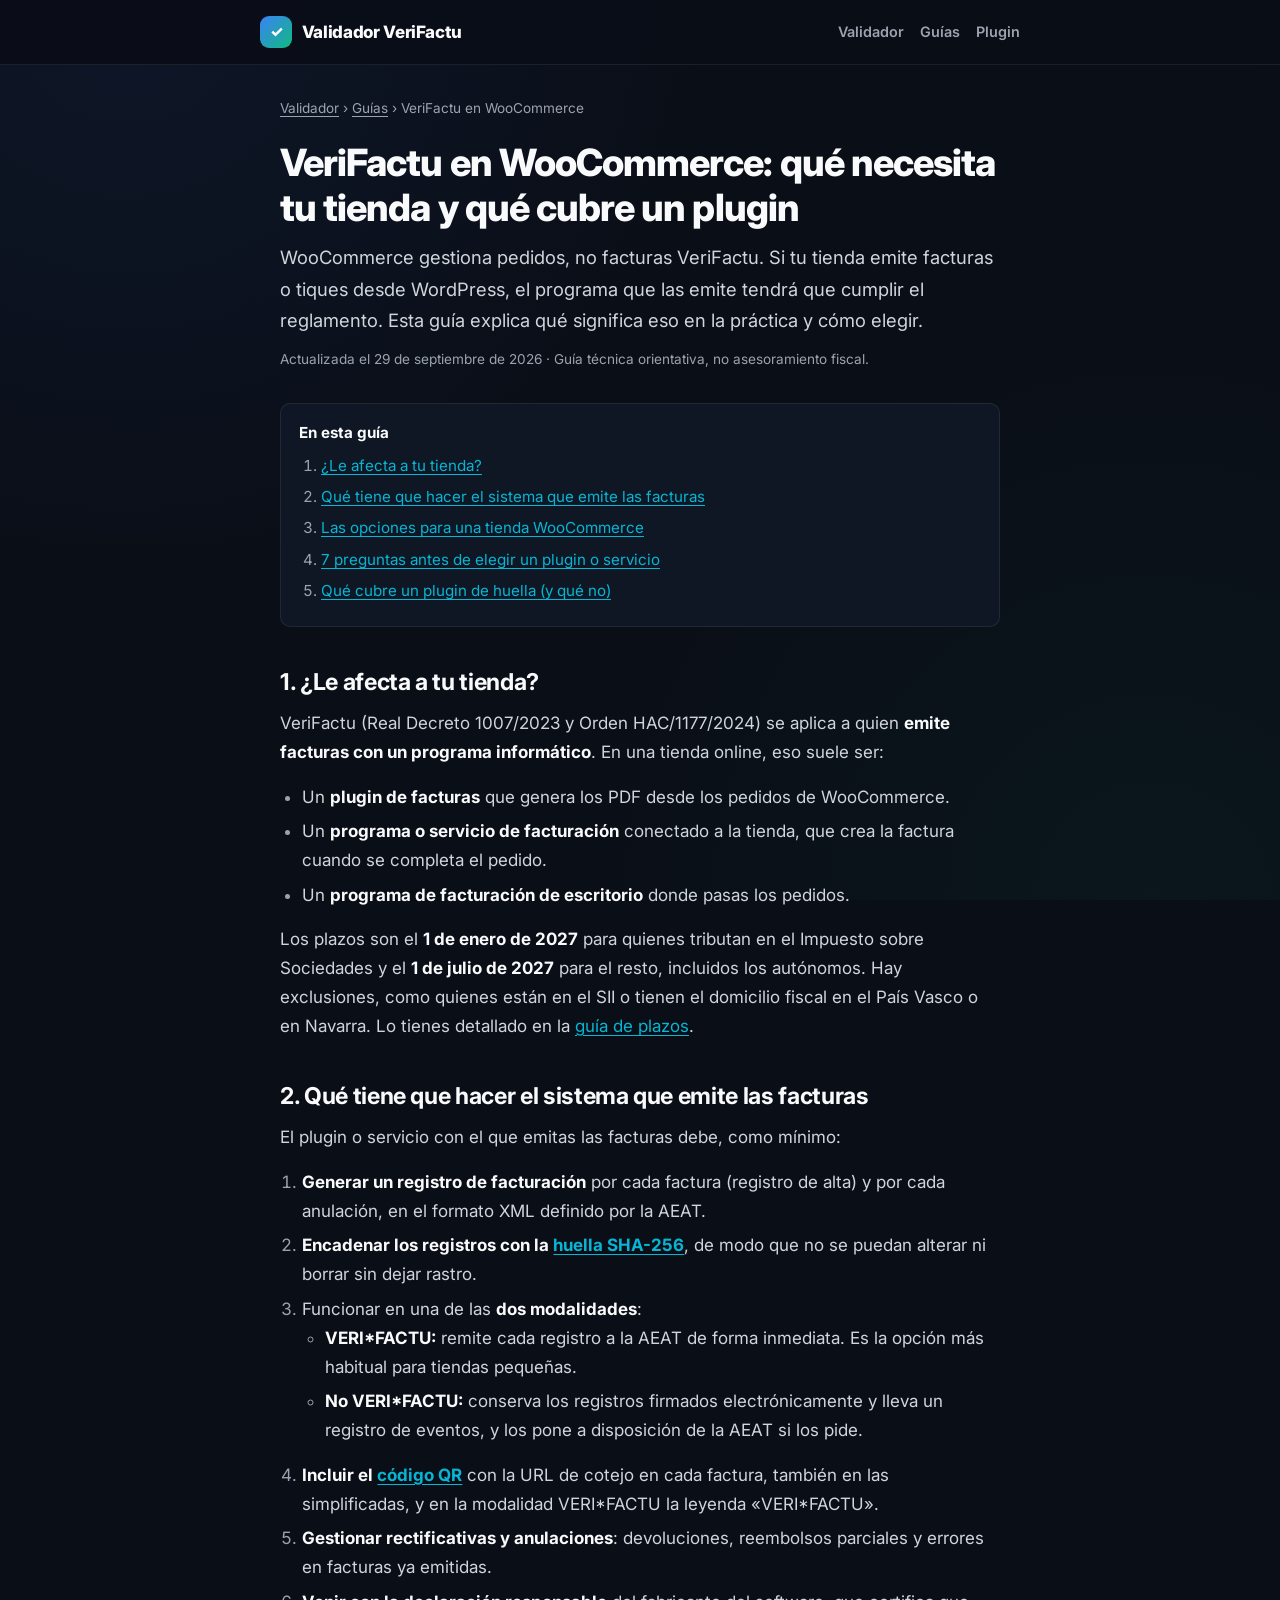
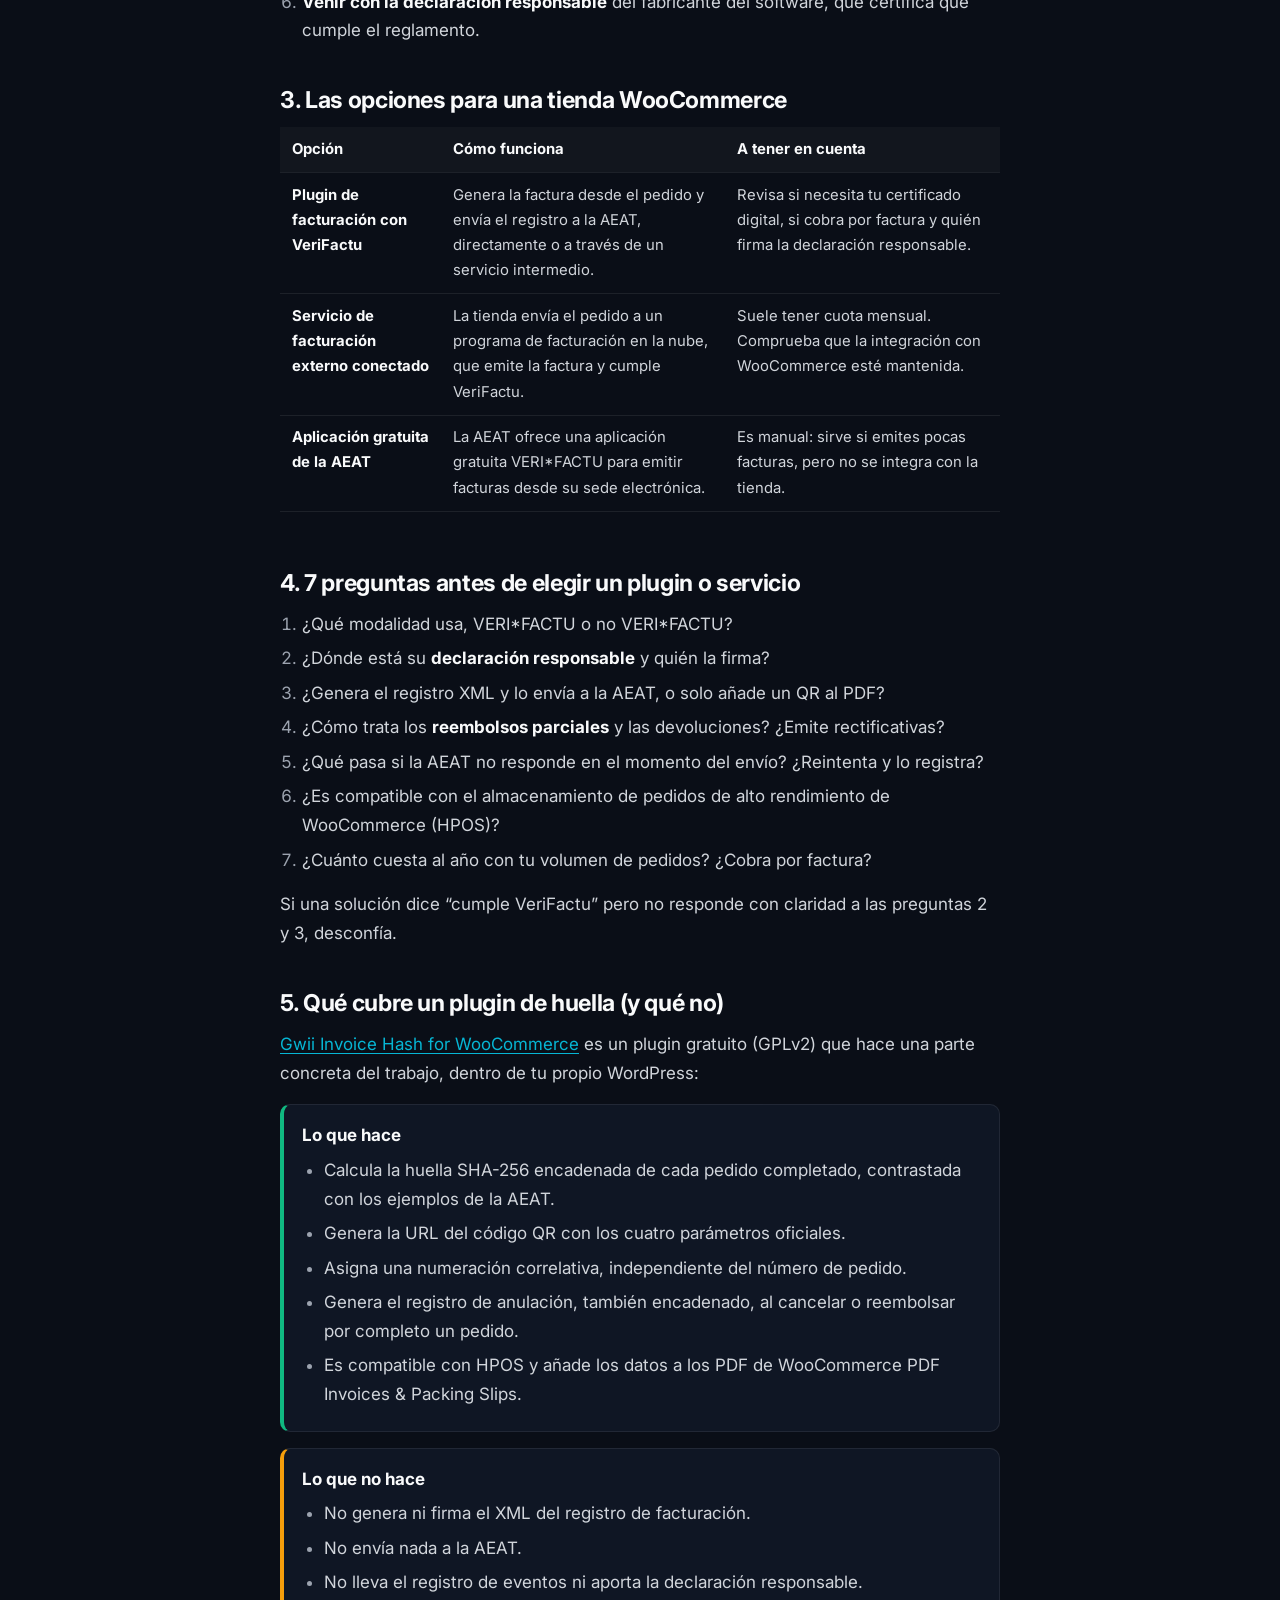
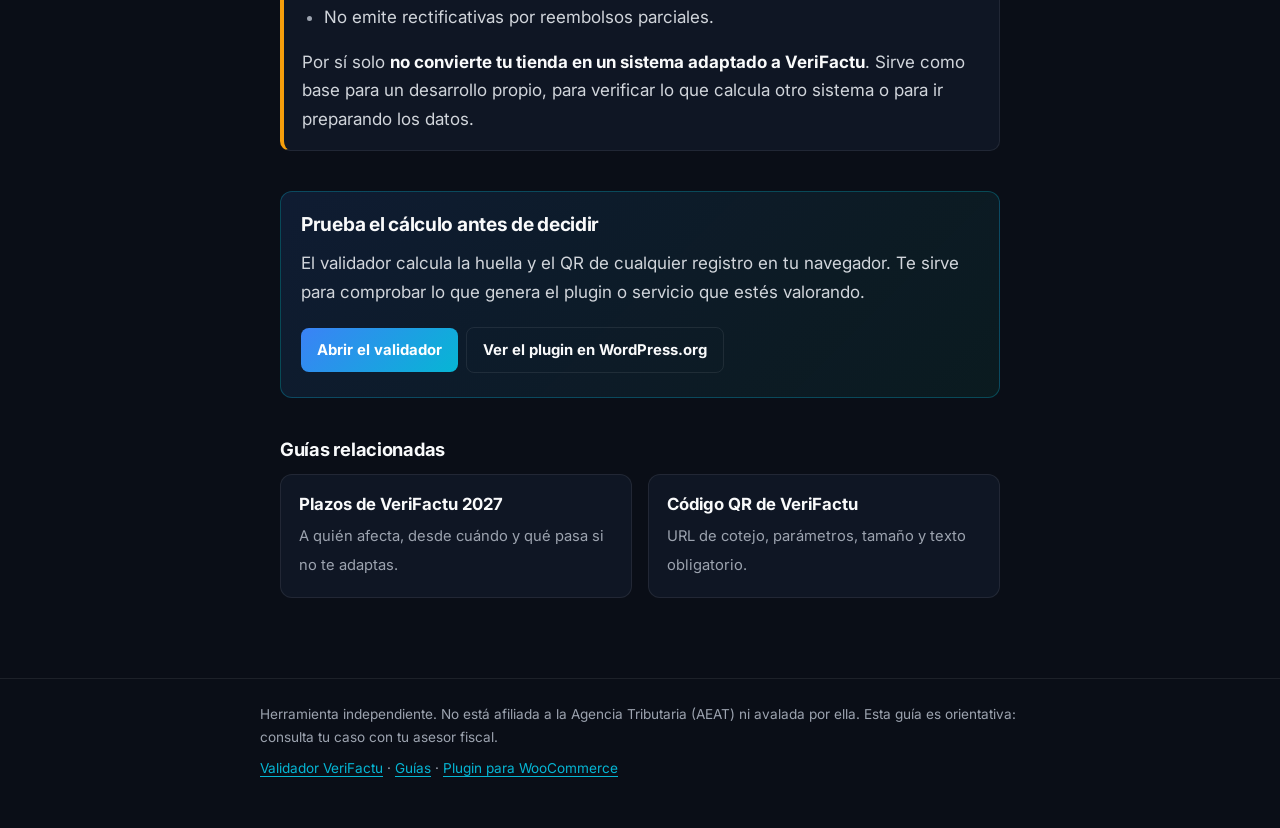
==== guias/verifactu-woocommerce.html @ f08b7b42 "Add five VeriFactu guides and link them from the home page New guias/ section with an index page and" ====
<!DOCTYPE html>
<html lang="es">
<head>
    <meta charset="UTF-8">
    <meta name="viewport" content="width=device-width, initial-scale=1.0">
    <title>VeriFactu en WooCommerce: qué necesita tu tienda y qué cubre un plugin</title>
    <meta name="description" content="Qué exige VeriFactu a una tienda WooCommerce que emite facturas, qué opciones hay para cumplir y qué preguntar antes de elegir un plugin o un servicio. Con lo que cubre, y lo que no, un plugin de huella.">
    <link rel="canonical" href="https://gwi1i.github.io/verifactu/guias/verifactu-woocommerce.html">
    <meta property="og:type" content="article">
    <meta property="og:title" content="VeriFactu en WooCommerce: qué necesita tu tienda y qué cubre un plugin">
    <meta property="og:description" content="Requisitos, opciones para cumplir y preguntas para elegir plugin o servicio.">
    <meta property="og:url" content="https://gwi1i.github.io/verifactu/guias/verifactu-woocommerce.html">
    <meta property="og:image" content="https://gwi1i.github.io/verifactu/gumroad_cover.jpg">
    <script type="application/ld+json">
    {
      "@context": "https://schema.org",
      "@graph": [
        {
          "@type": "Article",
          "headline": "VeriFactu en WooCommerce: qué necesita tu tienda y qué cubre un plugin",
          "description": "Qué exige VeriFactu a una tienda WooCommerce que emite facturas, qué opciones hay para cumplir y qué preguntar antes de elegir un plugin o un servicio.",
          "inLanguage": "es",
          "datePublished": "2026-09-29",
          "dateModified": "2026-09-29",
          "author": { "@type": "Person", "name": "gwii", "url": "https://profiles.wordpress.org/gwii/" },
          "mainEntityOfPage": "https://gwi1i.github.io/verifactu/guias/verifactu-woocommerce.html"
        },
        {
          "@type": "BreadcrumbList",
          "itemListElement": [
            { "@type": "ListItem", "position": 1, "name": "Validador VeriFactu", "item": "https://gwi1i.github.io/verifactu/" },
            { "@type": "ListItem", "position": 2, "name": "Guías", "item": "https://gwi1i.github.io/verifactu/guias/" },
            { "@type": "ListItem", "position": 3, "name": "VeriFactu en WooCommerce", "item": "https://gwi1i.github.io/verifactu/guias/verifactu-woocommerce.html" }
          ]
        },
        {
          "@type": "FAQPage",
          "mainEntity": [
            {
              "@type": "Question",
              "name": "¿WooCommerce cumple VeriFactu por sí solo?",
              "acceptedAnswer": { "@type": "Answer", "text": "No. WooCommerce gestiona pedidos, pero no genera registros de facturación VeriFactu. Si tu tienda emite facturas o tiques desde WordPress, el sistema que las emite (normalmente un plugin o un servicio de facturación conectado) es el que debe cumplir el reglamento." }
            },
            {
              "@type": "Question",
              "name": "¿Basta con un plugin que calcule la huella?",
              "acceptedAnswer": { "@type": "Answer", "text": "No. La huella y el QR son una parte. El sistema también debe generar el registro en el formato XML de la AEAT, remitirlo a la AEAT o firmarlo y llevar un registro de eventos, y contar con la declaración responsable del fabricante." }
            }
          ]
        }
      ]
    }
    </script>
    <link rel="preconnect" href="https://fonts.googleapis.com">
    <link rel="preconnect" href="https://fonts.gstatic.com" crossorigin>
    <link href="https://fonts.googleapis.com/css2?family=Inter:wght@400;600;700;800&family=JetBrains+Mono:wght@400;500&display=swap" rel="stylesheet">
    <link rel="stylesheet" href="guia.css">
</head>
<body>
    <header class="site-header">
        <div class="site-header-inner">
            <a class="brand" href="../"><span class="brand-icon">✓</span>Validador VeriFactu</a>
            <nav class="site-nav" aria-label="Principal">
                <a href="../">Validador</a>
                <a href="./">Guías</a>
                <a href="https://wordpress.org/plugins/gwii-invoice-hash-for-woocommerce/">Plugin</a>
            </nav>
        </div>
    </header>

    <main>
        <nav class="breadcrumb" aria-label="Ruta"><a href="../">Validador</a> › <a href="./">Guías</a> › VeriFactu en WooCommerce</nav>

        <article>
            <h1>VeriFactu en WooCommerce: qué necesita tu tienda y qué cubre un plugin</h1>
            <p class="lede">WooCommerce gestiona pedidos, no facturas VeriFactu. Si tu tienda emite facturas o tiques desde WordPress, el programa que las emite tendrá que cumplir el reglamento. Esta guía explica qué significa eso en la práctica y cómo elegir.</p>
            <p class="meta">Actualizada el 29 de septiembre de 2026 · Guía técnica orientativa, no asesoramiento fiscal.</p>

            <div class="toc">
                <strong>En esta guía</strong>
                <ol>
                    <li><a href="#afecta">¿Le afecta a tu tienda?</a></li>
                    <li><a href="#requisitos">Qué tiene que hacer el sistema que emite las facturas</a></li>
                    <li><a href="#opciones">Las opciones para una tienda WooCommerce</a></li>
                    <li><a href="#preguntas">7 preguntas antes de elegir un plugin o servicio</a></li>
                    <li><a href="#huella">Qué cubre un plugin de huella (y qué no)</a></li>
                </ol>
            </div>

            <h2 id="afecta">1. ¿Le afecta a tu tienda?</h2>
            <p>VeriFactu (Real Decreto 1007/2023 y Orden HAC/1177/2024) se aplica a quien <strong>emite facturas con un programa informático</strong>. En una tienda online, eso suele ser:</p>
            <ul>
                <li>Un <strong>plugin de facturas</strong> que genera los PDF desde los pedidos de WooCommerce.</li>
                <li>Un <strong>programa o servicio de facturación</strong> conectado a la tienda, que crea la factura cuando se completa el pedido.</li>
                <li>Un <strong>programa de facturación de escritorio</strong> donde pasas los pedidos.</li>
            </ul>
            <p>Los plazos son el <strong>1 de enero de 2027</strong> para quienes tributan en el Impuesto sobre Sociedades y el <strong>1 de julio de 2027</strong> para el resto, incluidos los autónomos. Hay exclusiones, como quienes están en el SII o tienen el domicilio fiscal en el País Vasco o en Navarra. Lo tienes detallado en la <a href="plazos-verifactu-2027.html">guía de plazos</a>.</p>

            <h2 id="requisitos">2. Qué tiene que hacer el sistema que emite las facturas</h2>
            <p>El plugin o servicio con el que emitas las facturas debe, como mínimo:</p>
            <ol>
                <li><strong>Generar un registro de facturación</strong> por cada factura (registro de alta) y por cada anulación, en el formato XML definido por la AEAT.</li>
                <li><strong>Encadenar los registros con la <a href="huella-verifactu-sha256.html">huella SHA-256</a></strong>, de modo que no se puedan alterar ni borrar sin dejar rastro.</li>
                <li>Funcionar en una de las <strong>dos modalidades</strong>:
                    <ul>
                        <li><strong>VERI*FACTU:</strong> remite cada registro a la AEAT de forma inmediata. Es la opción más habitual para tiendas pequeñas.</li>
                        <li><strong>No VERI*FACTU:</strong> conserva los registros firmados electrónicamente y lleva un registro de eventos, y los pone a disposición de la AEAT si los pide.</li>
                    </ul>
                </li>
                <li><strong>Incluir el <a href="codigo-qr-verifactu.html">código QR</a></strong> con la URL de cotejo en cada factura, también en las simplificadas, y en la modalidad VERI*FACTU la leyenda «VERI*FACTU».</li>
                <li><strong>Gestionar rectificativas y anulaciones</strong>: devoluciones, reembolsos parciales y errores en facturas ya emitidas.</li>
                <li><strong>Venir con la declaración responsable</strong> del fabricante del software, que certifica que cumple el reglamento.</li>
            </ol>

            <h2 id="opciones">3. Las opciones para una tienda WooCommerce</h2>
            <div class="table-wrap">
                <table>
                    <thead><tr><th>Opción</th><th>Cómo funciona</th><th>A tener en cuenta</th></tr></thead>
                    <tbody>
                        <tr>
                            <td><strong>Plugin de facturación con VeriFactu</strong></td>
                            <td>Genera la factura desde el pedido y envía el registro a la AEAT, directamente o a través de un servicio intermedio.</td>
                            <td>Revisa si necesita tu certificado digital, si cobra por factura y quién firma la declaración responsable.</td>
                        </tr>
                        <tr>
                            <td><strong>Servicio de facturación externo conectado</strong></td>
                            <td>La tienda envía el pedido a un programa de facturación en la nube, que emite la factura y cumple VeriFactu.</td>
                            <td>Suele tener cuota mensual. Comprueba que la integración con WooCommerce esté mantenida.</td>
                        </tr>
                        <tr>
                            <td><strong>Aplicación gratuita de la AEAT</strong></td>
                            <td>La AEAT ofrece una aplicación gratuita VERI*FACTU para emitir facturas desde su sede electrónica.</td>
                            <td>Es manual: sirve si emites pocas facturas, pero no se integra con la tienda.</td>
                        </tr>
                    </tbody>
                </table>
            </div>

            <h2 id="preguntas">4. 7 preguntas antes de elegir un plugin o servicio</h2>
            <ol>
                <li>¿Qué modalidad usa, VERI*FACTU o no VERI*FACTU?</li>
                <li>¿Dónde está su <strong>declaración responsable</strong> y quién la firma?</li>
                <li>¿Genera el registro XML y lo envía a la AEAT, o solo añade un QR al PDF?</li>
                <li>¿Cómo trata los <strong>reembolsos parciales</strong> y las devoluciones? ¿Emite rectificativas?</li>
                <li>¿Qué pasa si la AEAT no responde en el momento del envío? ¿Reintenta y lo registra?</li>
                <li>¿Es compatible con el almacenamiento de pedidos de alto rendimiento de WooCommerce (HPOS)?</li>
                <li>¿Cuánto cuesta al año con tu volumen de pedidos? ¿Cobra por factura?</li>
            </ol>
            <p>Si una solución dice “cumple VeriFactu” pero no responde con claridad a las preguntas 2 y 3, desconfía.</p>

            <h2 id="huella">5. Qué cubre un plugin de huella (y qué no)</h2>
            <p><a href="https://wordpress.org/plugins/gwii-invoice-hash-for-woocommerce/">Gwii Invoice Hash for WooCommerce</a> es un plugin gratuito (GPLv2) que hace una parte concreta del trabajo, dentro de tu propio WordPress:</p>
            <div class="callout ok">
                <span class="callout-title">Lo que hace</span>
                <ul>
                    <li>Calcula la huella SHA-256 encadenada de cada pedido completado, contrastada con los ejemplos de la AEAT.</li>
                    <li>Genera la URL del código QR con los cuatro parámetros oficiales.</li>
                    <li>Asigna una numeración correlativa, independiente del número de pedido.</li>
                    <li>Genera el registro de anulación, también encadenado, al cancelar o reembolsar por completo un pedido.</li>
                    <li>Es compatible con HPOS y añade los datos a los PDF de WooCommerce PDF Invoices &amp; Packing Slips.</li>
                </ul>
            </div>
            <div class="callout warn">
                <span class="callout-title">Lo que no hace</span>
                <ul>
                    <li>No genera ni firma el XML del registro de facturación.</li>
                    <li>No envía nada a la AEAT.</li>
                    <li>No lleva el registro de eventos ni aporta la declaración responsable.</li>
                    <li>No emite rectificativas por reembolsos parciales.</li>
                </ul>
                <p>Por sí solo <strong>no convierte tu tienda en un sistema adaptado a VeriFactu</strong>. Sirve como base para un desarrollo propio, para verificar lo que calcula otro sistema o para ir preparando los datos.</p>
            </div>

            <section class="cta">
                <h2>Prueba el cálculo antes de decidir</h2>
                <p>El validador calcula la huella y el QR de cualquier registro en tu navegador. Te sirve para comprobar lo que genera el plugin o servicio que estés valorando.</p>
                <p><a class="btn" href="../">Abrir el validador</a><a class="btn secondary" href="https://wordpress.org/plugins/gwii-invoice-hash-for-woocommerce/">Ver el plugin en WordPress.org</a></p>
            </section>

            <section class="related">
                <h2>Guías relacionadas</h2>
                <div class="card-grid">
                    <a class="card" href="plazos-verifactu-2027.html"><strong>Plazos de VeriFactu 2027</strong><span>A quién afecta, desde cuándo y qué pasa si no te adaptas.</span></a>
                    <a class="card" href="codigo-qr-verifactu.html"><strong>Código QR de VeriFactu</strong><span>URL de cotejo, parámetros, tamaño y texto obligatorio.</span></a>
                </div>
            </section>
        </article>
    </main>

    <footer class="site-footer">
        <p>Herramienta independiente. No está afiliada a la Agencia Tributaria (AEAT) ni avalada por ella. Esta guía es orientativa: consulta tu caso con tu asesor fiscal.</p>
        <p><a href="../">Validador VeriFactu</a> · <a href="./">Guías</a> · <a href="https://wordpress.org/plugins/gwii-invoice-hash-for-woocommerce/">Plugin para WooCommerce</a></p>
    </footer>
    <script data-goatcounter="https://gwii-verifactu.goatcounter.com/count" async src="//gc.zgo.at/count.js"></script>
</body>
</html>
---- guias/guia.css ----
/* Estilo común de las guías. Mismos colores y tipografías que el validador (index.html). */
:root {
    --bg-body: #0A0E17;
    --bg-card: rgba(17, 24, 39, 0.85);
    --bg-code: #0F172A;
    --border: rgba(255, 255, 255, 0.08);
    --accent-blue: #3B82F6;
    --accent-cyan: #06B6D4;
    --accent-emerald: #10B981;
    --accent-rose: #F43F5E;
    --accent-amber: #F59E0B;
    --text-main: #F9FAFB;
    --text-body: #D1D5DB;
    --text-muted: #9CA3AF;
    --font-sans: 'Inter', system-ui, sans-serif;
    --font-mono: 'JetBrains Mono', ui-monospace, monospace;
}

* { box-sizing: border-box; margin: 0; padding: 0; }

body {
    background-color: var(--bg-body);
    color: var(--text-body);
    font-family: var(--font-sans);
    line-height: 1.7;
    font-size: 1.0625rem;
    background-image:
        radial-gradient(circle at 10% 0%, rgba(59, 130, 246, 0.08) 0%, transparent 40%),
        radial-gradient(circle at 90% 100%, rgba(16, 185, 129, 0.05) 0%, transparent 40%);
    background-attachment: fixed;
}

a { color: var(--accent-cyan); text-underline-offset: 3px; }
a:hover { color: #67E8F9; }

.site-header {
    padding: 1rem 1.25rem;
    border-bottom: 1px solid var(--border);
    background: rgba(10, 14, 23, 0.92);
    backdrop-filter: blur(12px);
    position: sticky;
    top: 0;
    z-index: 50;
}
.site-header-inner {
    max-width: 760px;
    margin: 0 auto;
    display: flex;
    justify-content: space-between;
    align-items: center;
    gap: 1rem;
    flex-wrap: wrap;
}
.brand { display: flex; align-items: center; gap: 0.6rem; color: var(--text-main); text-decoration: none; font-weight: 800; letter-spacing: -0.02em; }
.brand:hover { color: var(--text-main); }
.brand-icon {
    width: 32px; height: 32px; border-radius: 9px;
    background: linear-gradient(135deg, var(--accent-blue), var(--accent-emerald));
    display: flex; align-items: center; justify-content: center; color: #fff; font-size: 0.95rem;
}
.site-nav { display: flex; gap: 1rem; font-size: 0.9rem; font-weight: 600; }
.site-nav a { color: var(--text-muted); text-decoration: none; }
.site-nav a:hover, .site-nav a[aria-current="page"] { color: var(--text-main); }

main { max-width: 760px; margin: 0 auto; padding: 2rem 1.25rem 4rem; }

.breadcrumb { font-size: 0.85rem; color: var(--text-muted); margin-bottom: 1.25rem; }
.breadcrumb a { color: var(--text-muted); }
.breadcrumb a:hover { color: var(--text-main); }

h1 {
    color: var(--text-main);
    font-size: clamp(1.75rem, 4vw, 2.35rem);
    line-height: 1.2;
    letter-spacing: -0.025em;
    font-weight: 800;
    margin-bottom: 0.75rem;
}
.lede { font-size: 1.15rem; color: var(--text-body); margin-bottom: 0.75rem; }
.meta { font-size: 0.85rem; color: var(--text-muted); margin-bottom: 2rem; }

h2 {
    color: var(--text-main);
    font-size: 1.45rem;
    line-height: 1.3;
    letter-spacing: -0.015em;
    margin: 2.5rem 0 0.75rem;
    scroll-margin-top: 7.5rem;
}
h3 { color: var(--text-main); font-size: 1.1rem; margin: 1.75rem 0 0.5rem; scroll-margin-top: 7.5rem; }

p, ul, ol, table, pre, .callout, .card { margin-bottom: 1rem; }
ul, ol { padding-left: 1.4rem; }
li { margin-bottom: 0.35rem; }
li::marker { color: var(--text-muted); }
strong { color: var(--text-main); }

code {
    font-family: var(--font-mono);
    font-size: 0.88em;
    background: rgba(148, 163, 184, 0.12);
    border: 1px solid var(--border);
    padding: 0.1em 0.35em;
    border-radius: 5px;
    color: #E5E7EB;
    overflow-wrap: anywhere;
}
pre {
    background: var(--bg-code);
    border: 1px solid var(--border);
    border-radius: 10px;
    padding: 1rem;
    overflow-x: auto;
    font-size: 0.85rem;
    line-height: 1.6;
}
pre code { background: none; border: 0; padding: 0; white-space: pre-wrap; word-break: break-all; }

.table-wrap { overflow-x: auto; margin-bottom: 1rem; }
table { width: 100%; border-collapse: collapse; font-size: 0.93rem; }
th, td { text-align: left; padding: 0.6rem 0.75rem; border-bottom: 1px solid var(--border); vertical-align: top; }
th { color: var(--text-main); font-weight: 700; background: rgba(255, 255, 255, 0.03); }
td code { white-space: nowrap; }

.callout {
    border: 1px solid var(--border);
    border-left: 4px solid var(--accent-blue);
    background: var(--bg-card);
    border-radius: 10px;
    padding: 1rem 1.1rem;
}
.callout p:last-child, .callout ul:last-child { margin-bottom: 0; }
.callout.warn { border-left-color: var(--accent-amber); }
.callout.ok { border-left-color: var(--accent-emerald); }
.callout-title { display: block; color: var(--text-main); font-weight: 700; margin-bottom: 0.35rem; }

.toc {
    border: 1px solid var(--border);
    background: var(--bg-card);
    border-radius: 10px;
    padding: 1rem 1.1rem;
    margin-bottom: 2rem;
    font-size: 0.95rem;
}
.toc strong { display: block; margin-bottom: 0.4rem; }
.toc ol { margin-bottom: 0; }

.cta {
    margin-top: 2.5rem;
    border: 1px solid rgba(6, 182, 212, 0.3);
    background: linear-gradient(135deg, rgba(59, 130, 246, 0.12), rgba(16, 185, 129, 0.08));
    border-radius: 12px;
    padding: 1.25rem;
}
.cta h2 { margin-top: 0; font-size: 1.2rem; }
.cta p:last-child { margin-bottom: 0; }
.btn {
    display: inline-block;
    padding: 0.6rem 1rem;
    border-radius: 8px;
    font-weight: 700;
    font-size: 0.93rem;
    text-decoration: none;
    margin: 0.25rem 0.5rem 0.25rem 0;
    background: linear-gradient(135deg, var(--accent-blue), var(--accent-cyan));
    color: #fff;
}
.btn:hover { color: #fff; filter: brightness(1.1); }
.btn.secondary { background: transparent; border: 1px solid var(--border); color: var(--text-main); }

.card-grid { display: grid; gap: 1rem; grid-template-columns: repeat(auto-fit, minmax(250px, 1fr)); margin-bottom: 1rem; }
.card {
    display: block;
    border: 1px solid var(--border);
    background: var(--bg-card);
    border-radius: 12px;
    padding: 1.1rem;
    text-decoration: none;
    color: var(--text-body);
    margin-bottom: 0;
}
.card:hover { border-color: rgba(6, 182, 212, 0.45); color: var(--text-body); }
.card strong { display: block; font-size: 1.05rem; margin-bottom: 0.35rem; line-height: 1.35; }
.card span { font-size: 0.92rem; color: var(--text-muted); }

.related { margin-top: 2.5rem; }
.related h2 { font-size: 1.15rem; }

.site-footer {
    border-top: 1px solid var(--border);
    padding: 1.5rem 1.25rem 2.5rem;
    font-size: 0.85rem;
    color: var(--text-muted);
}
.site-footer p { max-width: 760px; margin: 0 auto 0.5rem; }

@media (max-width: 520px) {
    body { font-size: 1rem; }
    .site-nav { gap: 0.75rem; font-size: 0.85rem; }
    th, td { padding: 0.5rem; }
}
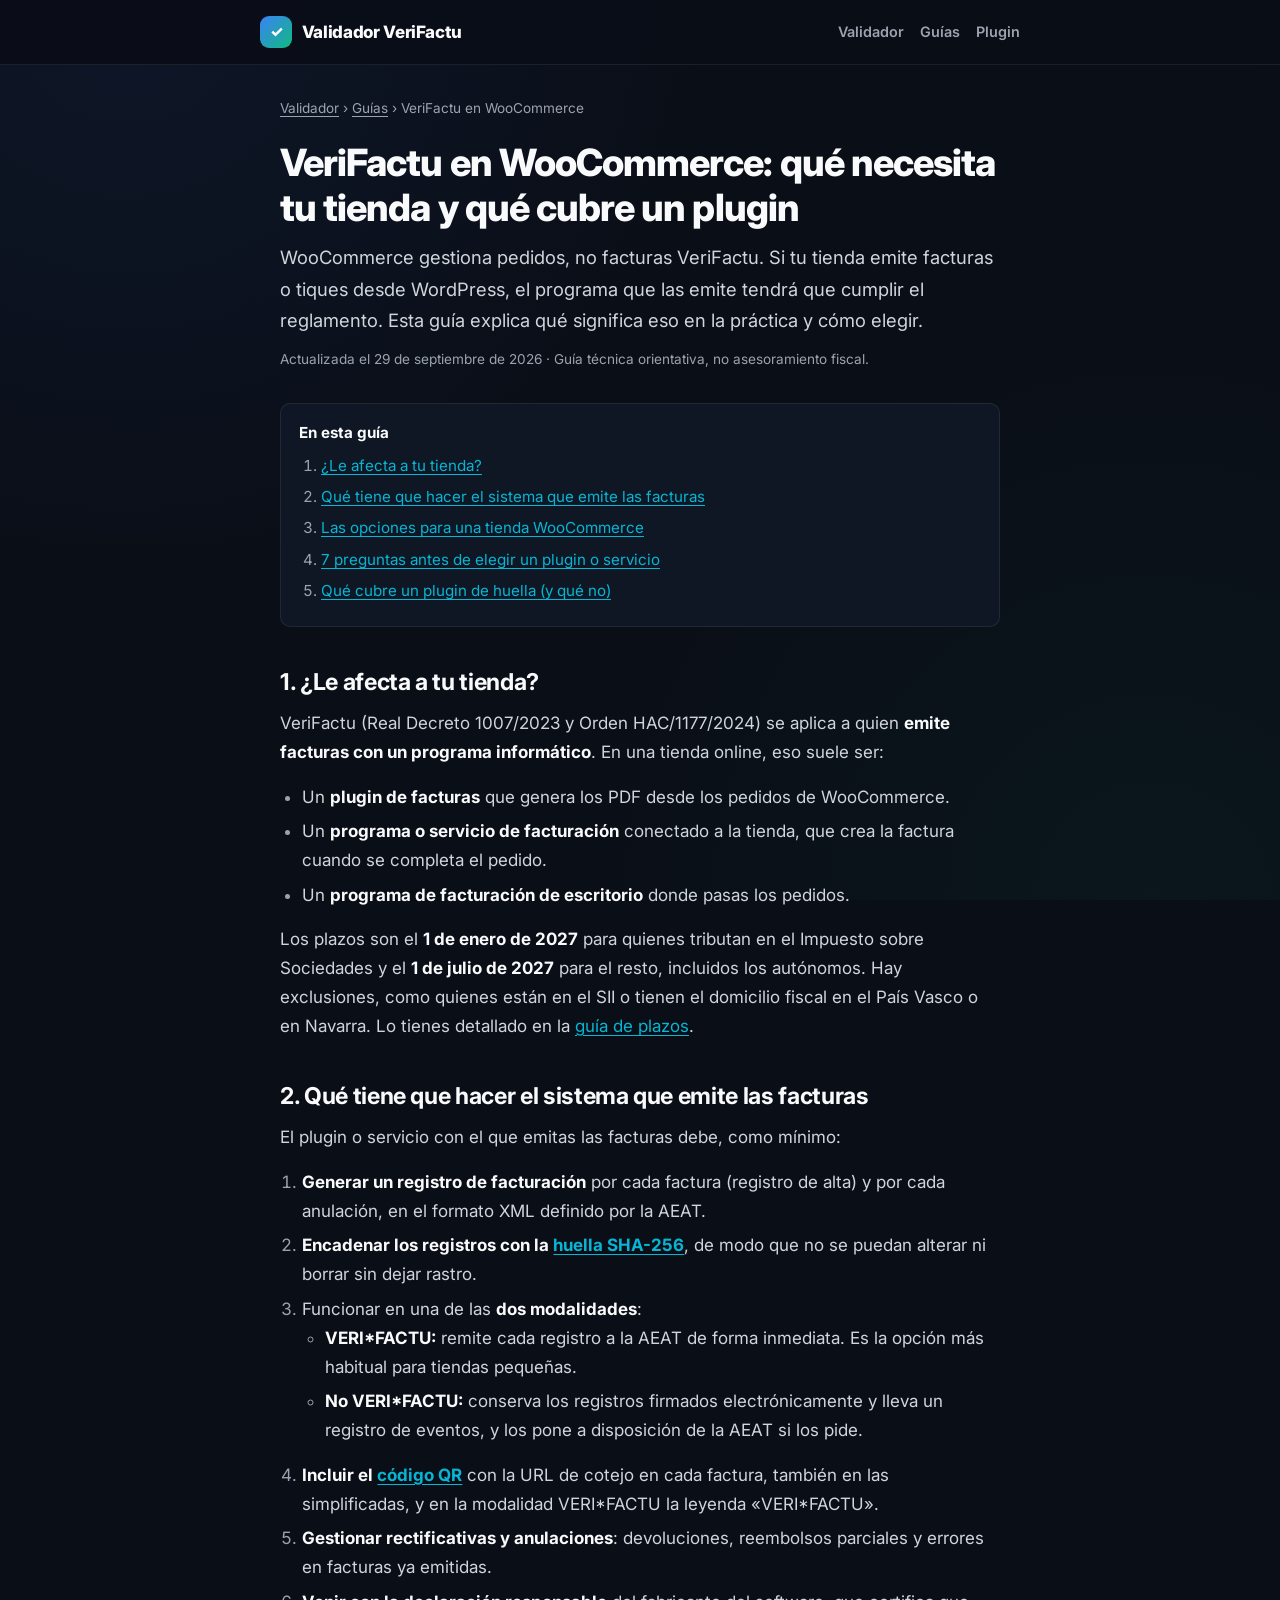
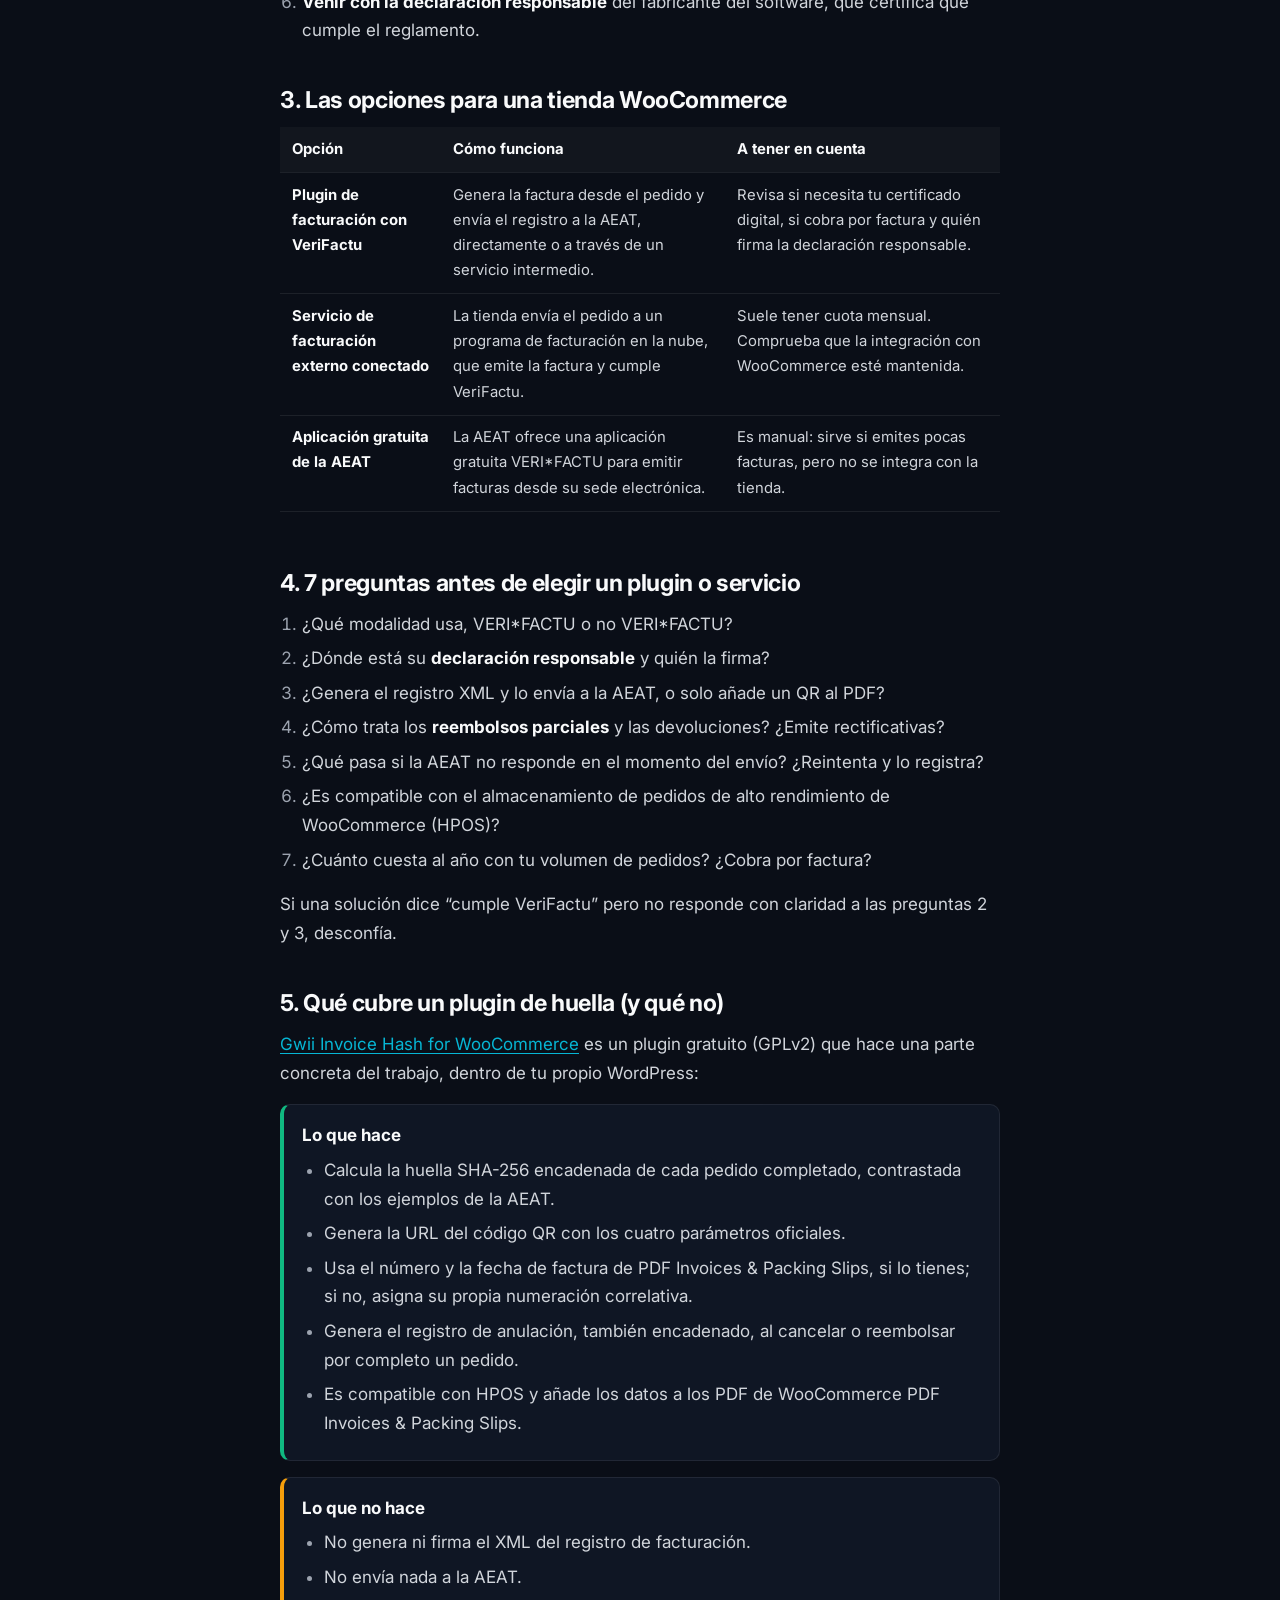
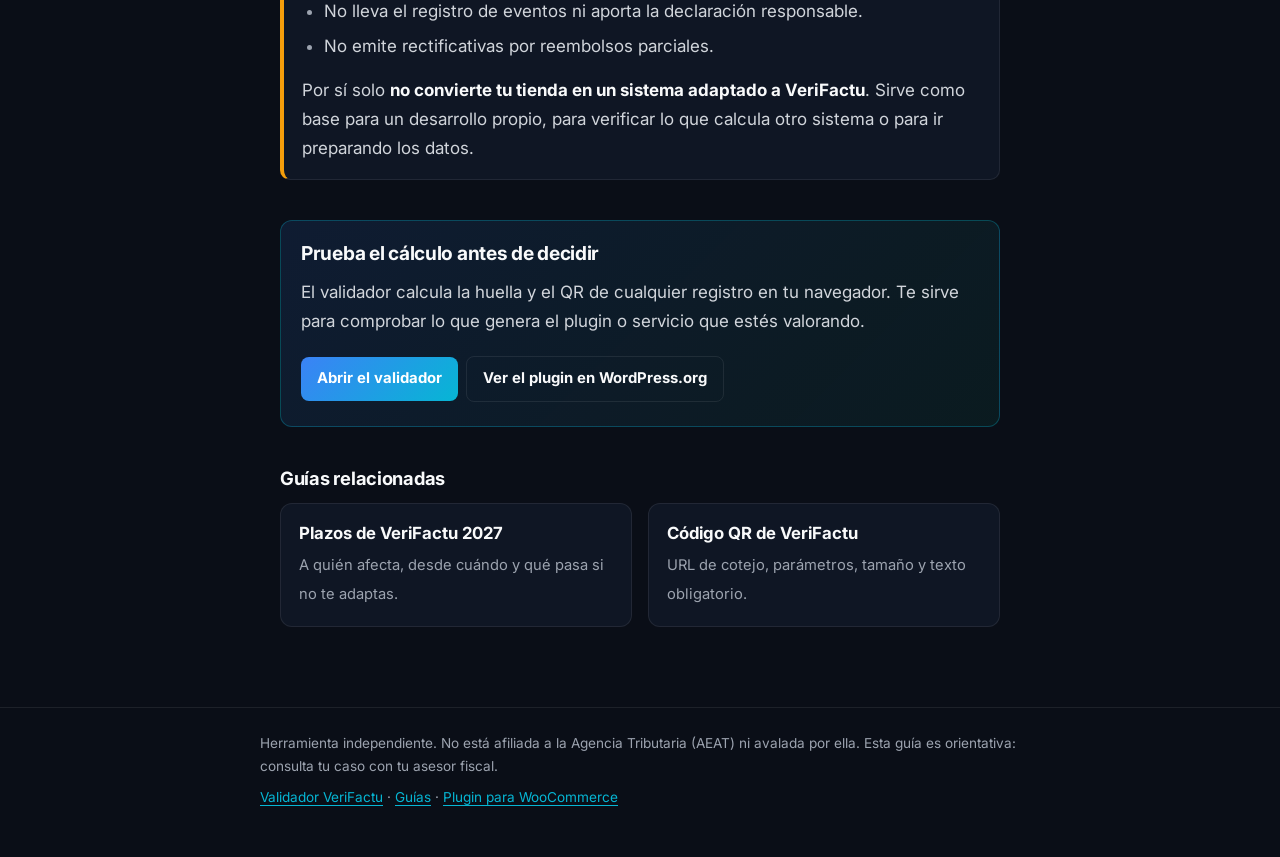
==== commit 020d0cb4: "Release 1.2.0: one invoice number with PDF Invoices & Packing Slips Testing as a small shop in WordP" ====
--- a/guias/verifactu-woocommerce.html
+++ b/guias/verifactu-woocommerce.html
@@ -155,7 +155,7 @@
                 <ul>
                     <li>Calcula la huella SHA-256 encadenada de cada pedido completado, contrastada con los ejemplos de la AEAT.</li>
                     <li>Genera la URL del código QR con los cuatro parámetros oficiales.</li>
-                    <li>Asigna una numeración correlativa, independiente del número de pedido.</li>
+                    <li>Usa el número y la fecha de factura de PDF Invoices &amp; Packing Slips, si lo tienes; si no, asigna su propia numeración correlativa.</li>
                     <li>Genera el registro de anulación, también encadenado, al cancelar o reembolsar por completo un pedido.</li>
                     <li>Es compatible con HPOS y añade los datos a los PDF de WooCommerce PDF Invoices &amp; Packing Slips.</li>
                 </ul>
